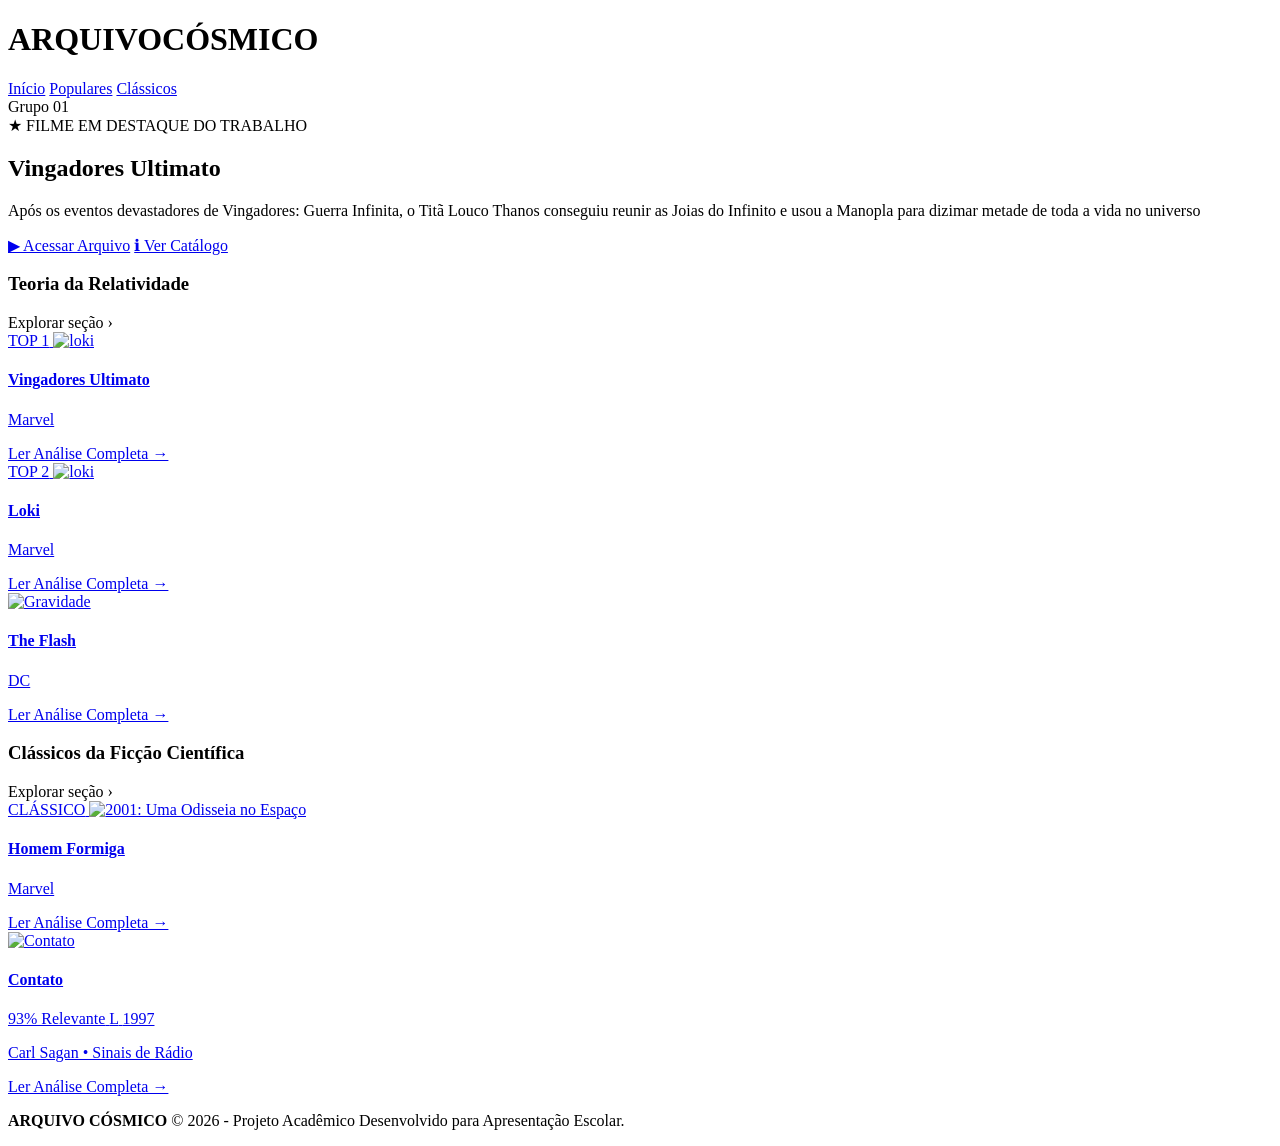
==== index.html @ aad1a704 "Add files via upload" ====
<!DOCTYPE html>
<html lang="pt-br">
<head>
    <meta charset="UTF-8">
    <meta name="viewport" content="width=device-width, initial-scale=1.0">
    <title>Arquivo Cósmico | Streaming</title>
    <link rel="stylesheet" href="/css/style.css">
    <!-- Fonte moderna do Google Fonts -->
    <link href="https://fonts.googleapis.com/css2?family=Inter:wght@400;600;800;900&display=swap" rel="stylesheet">
</head>
<body>

    <!-- Navbar com efeito vidro (Glassmorphism) -->
    <header class="navbar">
        <div class="nav-esquerda">
            <h1 class="logo">ARQUIVO<span>CÓSMICO</span></h1>
            <nav>
                <a href="index.html" class="ativo">Início</a>
                <a href="#populares">Populares</a>
                <a href="#classicos">Clássicos</a>
            
            </nav>
        </div>
        <div class="nav-direita">
            <span class="perfil-badge">Grupo 01</span>
        </div>
    </header>

    <!-- Hero Banner (Destaque Principal) -->
    <section class="hero">
        <div class="hero-overlay"></div>
        <div class="hero-content">
            <span class="tag-destaque">&#9733; FILME EM DESTAQUE DO TRABALHO</span>
            <h2>Vingadores Ultimato</h2>
            <p>Após os eventos devastadores de Vingadores: Guerra Infinita, o Titã Louco Thanos conseguiu reunir as Joias do Infinito e usou a Manopla para dizimar metade de toda a vida no universo</p>
            <div class="hero-botoes">
                <a href="/filmes/filme1.html" class="btn-primario">&#9654; Acessar Arquivo</a>
                <a href="#populares" class="btn-secundario">&#8505; Ver Catálogo</a>
            </div>
        </div>
    </section>

    <!-- CONTAINER PRINCIPAL DAS DIVISÕES -->
    <main class="catalogo">

        <!-- DIVISÃO 1: Viagens Interplanetárias -->
        <section id="populares" class="sessao-categoria">
            <div class="cabecalho-categoria">
                <h3>Teoria da Relatividade</h3>
                <span class="ver-tudo">Explorar seção &#8250;</span>
            </div>

            <div class="filmes-grid">
                
                <!-- CARD 1 -->
                <div class="filme-card">
                    <a href="/filmes/filme1.html">
                        <span class="card-badge">TOP 1</span>
                        <img src="/assets/img/VingadoresUltimato.png" alt="loki">
                        <div class="card-overlay">
                            <h4>Vingadores Ultimato
                            </h4>
                            <p class="card-tags">Marvel</p>
                            <div class="btn-card">Ler Análise Completa &#8594;</div>
                        </div>
                    </a>
                </div>

                <!-- CARD 2 -->
                <div class="filme-card">
                    <a href="/filmes/filme2.html">
                        <span class="card-badge">TOP 2</span>
                       <img src="/assets/img/loki.png" alt="loki">
                        <div class="card-overlay">
                            <h4>Loki</h4>
                            <p class="card-tags">Marvel</p>
                           
                            <div class="btn-card">Ler Análise Completa &#8594;</div>
                        </div>
                    </a>
                </div>

                <!-- CARD 3 -->
                <div class="filme-card">
                    <a href="/filmes/filme3.html">
                        <img src="/assets/img/theflash.png" alt="Gravidade">
                        <div class="card-overlay">
                            <h4>The Flash</h4>
                            <p class="card-tags">DC</p>
                          
                            <div class="btn-card">Ler Análise Completa &#8594;</div>
                        </div>
                    </a>
                </div>

        </section>

        <!-- DIVISÃO 2: Outra Categoria para o Trabalho -->
        <section id="classicos" class="sessao-categoria">
            <div class="cabecalho-categoria">
                <h3>Clássicos da Ficção Científica</h3>
                <span class="ver-tudo">Explorar seção &#8250;</span>
            </div>

            <div class="filmes-grid">
                
                <!-- CARD 5 -->
                <div class="filme-card">
                    <a href="filme5.html">
                        <span class="card-badge">CLÁSSICO</span>
                        <img src="" alt="2001: Uma Odisseia no Espaço">
                        <div class="card-overlay">
                            <h4>Homem Formiga</h4>
                         
                            <p class="card-tags">Marvel</p>
                            <div class="btn-card">Ler Análise Completa &#8594;</div>
                        </div>
                    </a>
                </div>

                <!-- CARD 6 -->
                <div class="filme-card">
                    <a href="filme6.html">
                        <img src="https://images.unsplash.com/photo-1534447677768-be436bb09401?auto=format&fit=crop&w=500&q=80" alt="Contato">
                        <div class="card-overlay">
                            <h4>Contato</h4>
                            <div class="card-meta">
                                <span class="match">93% Relevante</span>
                                <span class="idade-box">L</span>
                                <span>1997</span>
                            </div>
                            <p class="card-tags">Carl Sagan • Sinais de Rádio</p>
                            <div class="btn-card">Ler Análise Completa &#8594;</div>
                        </div>
                    </a>
                </div>

            </div>
        </section>

    </main>

    <!-- Rodapé Profissional -->
    <footer class="rodape">
        <p><strong>ARQUIVO CÓSMICO</strong> &copy; 2026 - Projeto Acadêmico Desenvolvido para Apresentação Escolar.</p>
    </footer>

</body>
</html>
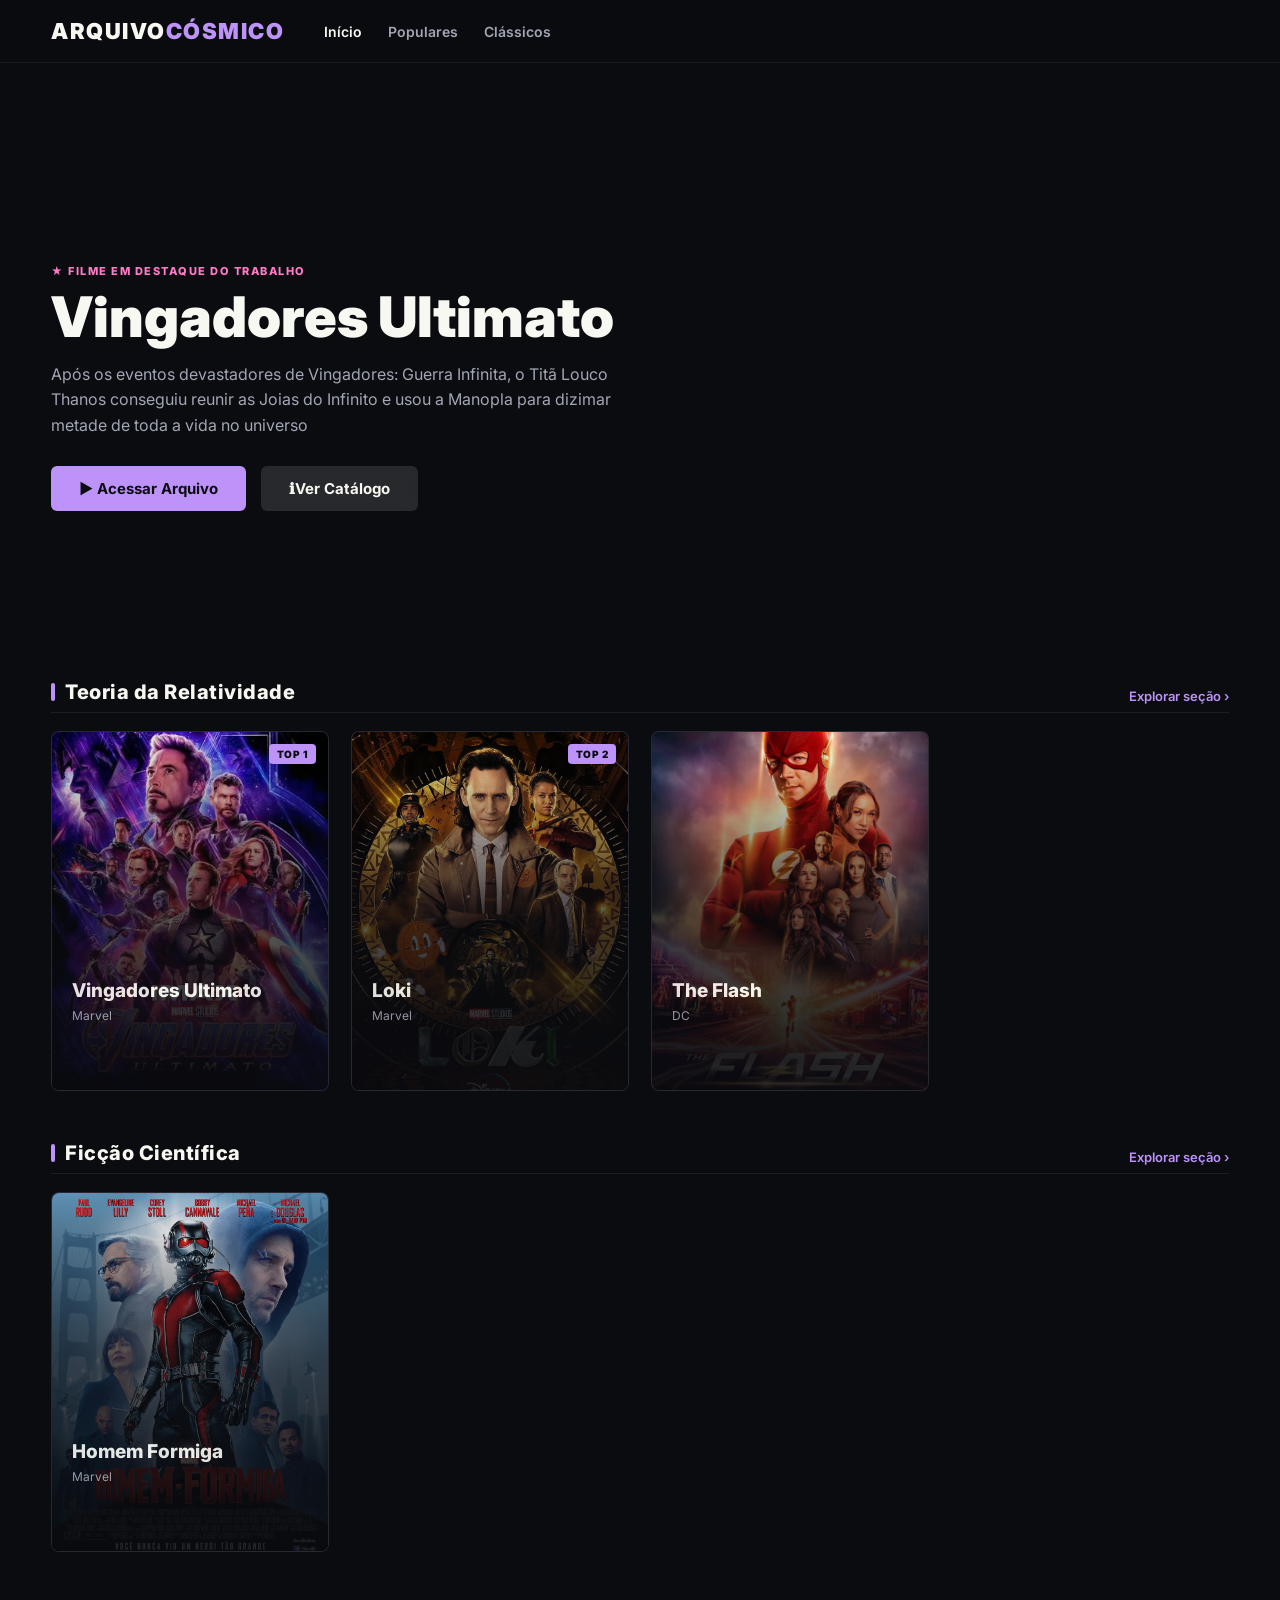
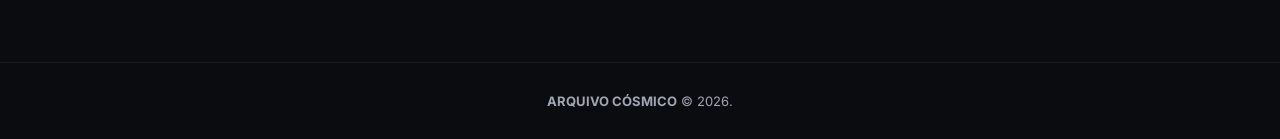
==== commit fa0cc188: "Add CSS styles, images, and HTML files for movie details" ====
--- a/index.html
+++ b/index.html
@@ -4,7 +4,7 @@
     <meta charset="UTF-8">
     <meta name="viewport" content="width=device-width, initial-scale=1.0">
     <title>Arquivo Cósmico | Streaming</title>
-    <link rel="stylesheet" href="/css/style.css">
+    <link rel="stylesheet" href="/assets/css/style.css">
     <!-- Fonte moderna do Google Fonts -->
     <link href="https://fonts.googleapis.com/css2?family=Inter:wght@400;600;800;900&display=swap" rel="stylesheet">
 </head>
@@ -21,9 +21,6 @@
             
             </nav>
         </div>
-        <div class="nav-direita">
-            <span class="perfil-badge">Grupo 01</span>
-        </div>
     </header>
 
     <!-- Hero Banner (Destaque Principal) -->
@@ -35,7 +32,7 @@
             <p>Após os eventos devastadores de Vingadores: Guerra Infinita, o Titã Louco Thanos conseguiu reunir as Joias do Infinito e usou a Manopla para dizimar metade de toda a vida no universo</p>
             <div class="hero-botoes">
                 <a href="/filmes/filme1.html" class="btn-primario">&#9654; Acessar Arquivo</a>
-                <a href="#populares" class="btn-secundario">&#8505; Ver Catálogo</a>
+                <a href="#populares" class="btn-secundario">&#8505;Ver Catálogo</a>
             </div>
         </div>
     </section>
@@ -43,7 +40,7 @@
     <!-- CONTAINER PRINCIPAL DAS DIVISÕES -->
     <main class="catalogo">
 
-        <!-- DIVISÃO 1: Viagens Interplanetárias -->
+      
         <section id="populares" class="sessao-categoria">
             <div class="cabecalho-categoria">
                 <h3>Teoria da Relatividade</h3>
@@ -98,7 +95,7 @@
         <!-- DIVISÃO 2: Outra Categoria para o Trabalho -->
         <section id="classicos" class="sessao-categoria">
             <div class="cabecalho-categoria">
-                <h3>Clássicos da Ficção Científica</h3>
+                <h3>Ficção Científica</h3>
                 <span class="ver-tudo">Explorar seção &#8250;</span>
             </div>
 
@@ -106,9 +103,9 @@
                 
                 <!-- CARD 5 -->
                 <div class="filme-card">
-                    <a href="filme5.html">
-                        <span class="card-badge">CLÁSSICO</span>
-                        <img src="" alt="2001: Uma Odisseia no Espaço">
+                    <a href="/filmes/filme4.html">
+                       
+                        <img src="/assets/img/homemformiga.jpg" alt="2001: Uma Odisseia no Espaço">
                         <div class="card-overlay">
                             <h4>Homem Formiga</h4>
                          
@@ -118,22 +115,7 @@
                     </a>
                 </div>
 
-                <!-- CARD 6 -->
-                <div class="filme-card">
-                    <a href="filme6.html">
-                        <img src="https://images.unsplash.com/photo-1534447677768-be436bb09401?auto=format&fit=crop&w=500&q=80" alt="Contato">
-                        <div class="card-overlay">
-                            <h4>Contato</h4>
-                            <div class="card-meta">
-                                <span class="match">93% Relevante</span>
-                                <span class="idade-box">L</span>
-                                <span>1997</span>
-                            </div>
-                            <p class="card-tags">Carl Sagan • Sinais de Rádio</p>
-                            <div class="btn-card">Ler Análise Completa &#8594;</div>
-                        </div>
-                    </a>
-                </div>
+             
 
             </div>
         </section>
@@ -142,7 +124,7 @@
 
     <!-- Rodapé Profissional -->
     <footer class="rodape">
-        <p><strong>ARQUIVO CÓSMICO</strong> &copy; 2026 - Projeto Acadêmico Desenvolvido para Apresentação Escolar.</p>
+        <p><strong>ARQUIVO CÓSMICO</strong> &copy; 2026.</p>
     </footer>
 
 </body>
--- a/assets/css/style.css
+++ b/assets/css/style.css
@@ -0,0 +1,443 @@
+:root {
+    --bg-principal: #0b0c10;
+    --bg-card: #161822;
+    --cor-destaque: #bd93f9; /* Roxo espacial */
+    --cor-secundaria: #ff79c6;
+    --verde-match: #50fa7b;
+    --texto-branco: #f8f8f2;
+    --texto-cinza: #a1a6b4;
+}
+
+* {
+    margin: 0;
+    padding: 0;
+    box-sizing: border-box;
+    font-family: 'Inter', sans-serif;
+    scroll-behavior: smooth;
+}
+
+body {
+    background-color: var(--bg-principal);
+    color: var(--texto-branco);
+    overflow-x: hidden;
+}
+
+/* NAVBAR GLASSMORPHISM */
+.navbar {
+    display: flex;
+    justify-content: space-between;
+    align-items: center;
+    padding: 18px 4%;
+    background: rgba(11, 12, 16, 0.85);
+    backdrop-filter: blur(12px);
+    position: fixed;
+    width: 100%;
+    top: 0;
+    z-index: 1000;
+    border-bottom: 1px solid rgba(255, 255, 255, 0.06);
+}
+
+.nav-esquerda {
+    display: flex;
+    align-items: center;
+    gap: 40px;
+}
+
+.logo {
+    font-size: 22px;
+    font-weight: 900;
+    letter-spacing: 1.5px;
+    color: var(--texto-branco);
+}
+
+.logo span {
+    color: var(--cor-destaque);
+}
+
+.navbar nav a {
+    color: var(--texto-cinza);
+    text-decoration: none;
+    margin-right: 22px;
+    font-size: 14px;
+    font-weight: 600;
+    transition: color 0.3s;
+}
+
+.navbar nav a:hover, .navbar nav a.ativo {
+    color: var(--texto-branco);
+}
+
+.perfil-badge {
+    background: rgba(189, 147, 249, 0.15);
+    border: 1px solid var(--cor-destaque);
+    color: var(--cor-destaque);
+    padding: 6px 14px;
+    border-radius: 20px;
+    font-size: 12px;
+    font-weight: 600;
+}
+
+/* HERO BANNER */
+.hero {
+    position: relative;
+    height: 80vh;
+    background: url('https://images.unsplash.com/photo-1462331940025-496dfbfc7564?auto=format&fit=crop&w=1600&q=80') center/cover no-repeat;
+    display: flex;
+    align-items: center;
+    padding: 0 4%;
+}
+
+.hero-overlay {
+    position: absolute;
+    inset: 0;
+    background: linear-gradient(90deg, #0b0c10 25%, rgba(11,12,16,0.6) 65%, transparent 100%),
+                linear-gradient(0deg, #0b0c10 5%, transparent 40%);
+}
+
+.hero-content {
+    position: relative;
+    z-index: 2;
+    max-width: 600px;
+    margin-top: 50px;
+}
+
+.tag-destaque {
+    display: inline-block;
+    font-size: 11px;
+    font-weight: 800;
+    letter-spacing: 1.5px;
+    color: var(--cor-secundaria);
+    margin-bottom: 10px;
+}
+
+.hero-content h2 {
+    font-size: 56px;
+    font-weight: 900;
+    line-height: 1.05;
+    margin-bottom: 15px;
+}
+
+.hero-meta {
+    display: flex;
+    align-items: center;
+    gap: 15px;
+    font-size: 14px;
+    font-weight: 600;
+    margin-bottom: 20px;
+}
+
+.relevancia { color: var(--verde-match); }
+.idade, .qualidade {
+    border: 1px solid var(--texto-cinza);
+    padding: 2px 6px;
+    border-radius: 3px;
+    font-size: 11px;
+}
+
+.hero-content p {
+    color: var(--texto-cinza);
+    font-size: 16px;
+    line-height: 1.6;
+    margin-bottom: 28px;
+}
+
+.hero-botoes {
+    display: flex;
+    gap: 15px;
+}
+
+.btn-primario, .btn-secundario {
+    padding: 13px 28px;
+    border-radius: 6px;
+    font-weight: 700;
+    font-size: 15px;
+    text-decoration: none;
+    transition: all 0.25s ease;
+}
+
+.btn-primario {
+    background-color: var(--cor-destaque);
+    color: #0b0c10;
+}
+
+.btn-primario:hover {
+    background-color: #d2b4fc;
+    transform: translateY(-2px);
+}
+
+.btn-secundario {
+    background-color: rgba(255, 255, 255, 0.12);
+    color: var(--texto-branco);
+    backdrop-filter: blur(5px);
+}
+
+.btn-secundario:hover {
+    background-color: rgba(255, 255, 255, 0.22);
+}
+
+/* DIVISÕES DE CATEGORIAS */
+.catalogo {
+    padding: 10px 4% 60px;
+    position: relative;
+    z-index: 5;
+    margin-top: -50px; /* Sobrepõe levemente o banner como na Netflix */
+}
+
+.sessao-categoria {
+    margin-bottom: 50px;
+}
+
+.cabecalho-categoria {
+    display: flex;
+    justify-content: space-between;
+    align-items: flex-end;
+    margin-bottom: 18px;
+    padding-bottom: 8px;
+    border-bottom: 1px solid rgba(255, 255, 255, 0.08);
+}
+
+.cabecalho-categoria h3 {
+    font-size: 20px;
+    font-weight: 800;
+    letter-spacing: 0.5px;
+    position: relative;
+    padding-left: 14px;
+}
+
+.cabecalho-categoria h3::before {
+    content: "";
+    position: absolute;
+    left: 0;
+    top: 3px;
+    bottom: 3px;
+    width: 4px;
+    background: var(--cor-destaque);
+    border-radius: 2px;
+}
+
+.ver-tudo {
+    font-size: 13px;
+    color: var(--cor-destaque);
+    font-weight: 600;
+}
+
+/* GRID E CARDS AVANÇADOS */
+.filmes-grid {
+    display: grid;
+    grid-template-columns: repeat(auto-fill, minmax(240px, 1fr));
+    gap: 22px;
+}
+
+.filme-card {
+    position: relative;
+    height: 360px;
+    border-radius: 8px;
+    overflow: hidden;
+    background-color: var(--bg-card);
+    border: 1px solid rgba(255, 255, 255, 0.07);
+    transition: transform 0.35s cubic-bezier(0.25, 0.8, 0.25, 1), box-shadow 0.35s ease, border-color 0.35s ease;
+}
+
+.filme-card a {
+    text-decoration: none;
+    color: inherit;
+    display: block;
+    width: 100%;
+    height: 100%;
+}
+
+.filme-card img {
+    width: 100%;
+    height: 100%;
+    object-fit: cover;
+    transition: transform 0.5s ease, filter 0.35s ease;
+}
+
+.card-badge {
+    position: absolute;
+    top: 12px;
+    right: 12px;
+    background: var(--cor-destaque);
+    color: #0b0c10;
+    font-size: 10px;
+    font-weight: 900;
+    padding: 4px 8px;
+    border-radius: 4px;
+    z-index: 3;
+    letter-spacing: 0.5px;
+}
+
+/* OVERLAY DO CARD (Aparece no Hover) */
+.card-overlay {
+    position: absolute;
+    inset: 0;
+    background: linear-gradient(to top, rgba(11, 12, 16, 0.98) 15%, rgba(11, 12, 16, 0.7) 55%, transparent 100%);
+    display: flex;
+    flex-direction: column;
+    justify-content: flex-end;
+    padding: 20px;
+    opacity: 0.9;
+    transition: all 0.3s ease;
+}
+
+.card-overlay h4 {
+    font-size: 19px;
+    font-weight: 800;
+    margin-bottom: 6px;
+}
+
+.card-meta {
+    display: flex;
+    align-items: center;
+    gap: 10px;
+    font-size: 12px;
+    font-weight: 600;
+    margin-bottom: 8px;
+}
+
+.match { color: var(--verde-match); }
+.idade-box {
+    border: 1px solid var(--texto-cinza);
+    padding: 1px 5px;
+    border-radius: 3px;
+    font-size: 10px;
+}
+
+.card-tags {
+    font-size: 12px;
+    color: var(--texto-cinza);
+    margin-bottom: 14px;
+}
+
+.btn-card {
+    background: rgba(189, 147, 249, 0.2);
+    border: 1px solid var(--cor-destaque);
+    color: var(--cor-destaque);
+    text-align: center;
+    padding: 8px;
+    border-radius: 5px;
+    font-size: 12px;
+    font-weight: 700;
+    transform: translateY(10px);
+    opacity: 0;
+    transition: all 0.3s ease;
+}
+
+/* EFEITOS QUANDO PASSA O MOUSE NA DIV DO FILME */
+.filme-card:hover {
+    transform: translateY(-8px) scale(1.03);
+    box-shadow: 0 18px 35px rgba(0, 0, 0, 0.8), 0 0 15px rgba(189, 147, 249, 0.2);
+    border-color: var(--cor-destaque);
+    z-index: 10;
+}
+
+.filme-card:hover img {
+    transform: scale(1.1);
+    filter: brightness(0.45);
+}
+
+.filme-card:hover .btn-card {
+    transform: translateY(0);
+    opacity: 1;
+}
+
+/* ==========================================
+   ESTILOS DA PÁGINA INTERNA DO FILME
+   ========================================== */
+.banner-filme {
+    height: 45vh;
+    background: linear-gradient(to bottom, rgba(11,12,16,0.3), var(--bg-principal)),
+                url('https://images.unsplash.com/photo-1451187580459-43490279c0fa?auto=format&fit=crop&w=1600&q=80') center/cover;
+}
+
+.container-detalhes {
+    max-width: 1150px;
+    margin: -140px auto 60px;
+    padding: 0 4%;
+    position: relative;
+    z-index: 10;
+}
+
+.grid-interna {
+    display: grid;
+    grid-template-columns: 280px 1fr;
+    gap: 40px;
+}
+
+.poster-lateral img {
+    width: 100%;
+    border-radius: 10px;
+    box-shadow: 0 15px 30px rgba(0,0,0,0.8);
+    border: 1px solid rgba(255,255,255,0.1);
+}
+
+.ficha-tecnica {
+    background: var(--bg-card);
+    padding: 20px;
+    border-radius: 8px;
+    margin-top: 20px;
+    border: 1px solid rgba(255,255,255,0.05);
+}
+
+.ficha-tecnica h4 {
+    font-size: 14px;
+    color: var(--cor-destaque);
+    margin-bottom: 12px;
+    text-transform: uppercase;
+    letter-spacing: 1px;
+}
+
+.ficha-item {
+    margin-bottom: 10px;
+    font-size: 13px;
+}
+
+.ficha-item strong {
+    color: var(--texto-cinza);
+    display: block;
+    margin-bottom: 2px;
+}
+
+.conteudo-principal h1 {
+    font-size: 46px;
+    font-weight: 900;
+    margin-bottom: 10px;
+}
+
+.bloco-artigo {
+    background: var(--bg-card);
+    padding: 30px;
+    border-radius: 10px;
+    margin-top: 25px;
+    border: 1px solid rgba(255,255,255,0.05);
+}
+
+.bloco-artigo h3 {
+    color: var(--cor-destaque);
+    font-size: 18px;
+    margin-bottom: 12px;
+    display: flex;
+    align-items: center;
+    gap: 8px;
+}
+
+.bloco-artigo p {
+    color: #d1d5db;
+    line-height: 1.75;
+    font-size: 15px;
+    margin-bottom: 15px;
+}
+
+.rodape {
+    text-align: center;
+    padding: 30px;
+    border-top: 1px solid rgba(255,255,255,0.06);
+    color: var(--texto-cinza);
+    font-size: 13px;
+}
+
+@media (max-width: 800px) {
+    .grid-interna { grid-template-columns: 1fr; }
+    .poster-lateral { max-width: 260px; margin: 0 auto; }
+    .hero-content h2 { font-size: 36px; }
+}
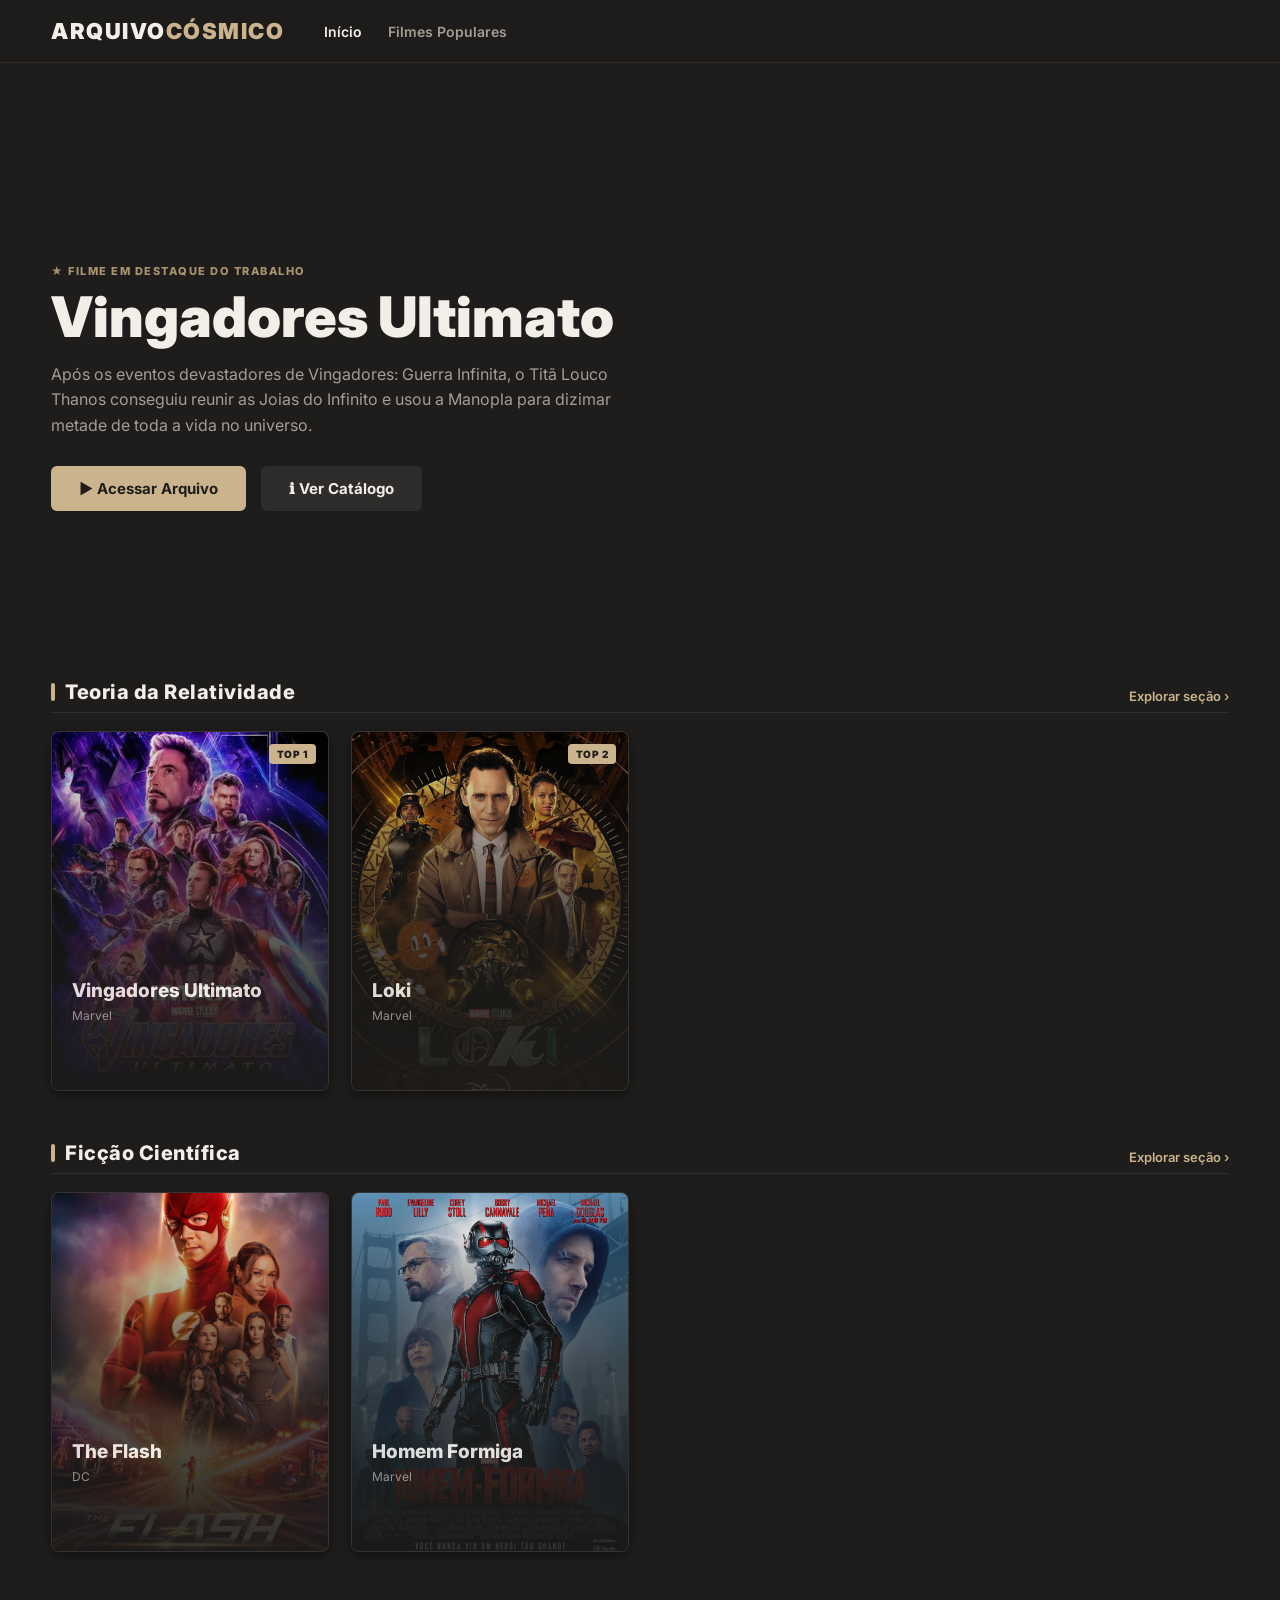
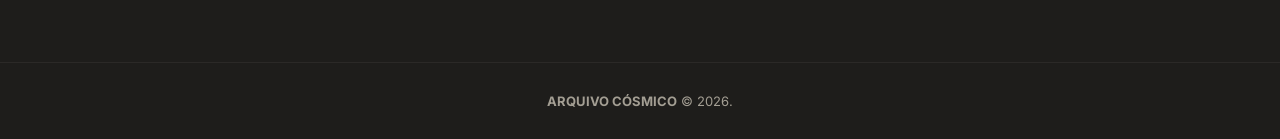
==== commit 26517c81: "Refactor code structure for improved readability and maintainability" ====
--- a/index.html
+++ b/index.html
@@ -16,9 +16,7 @@
             <h1 class="logo">ARQUIVO<span>CÓSMICO</span></h1>
             <nav>
                 <a href="index.html" class="ativo">Início</a>
-                <a href="#populares">Populares</a>
-                <a href="#classicos">Clássicos</a>
-            
+                <a href="#populares">Filmes Populares</a>
             </nav>
         </div>
     </header>
@@ -29,10 +27,10 @@
         <div class="hero-content">
             <span class="tag-destaque">&#9733; FILME EM DESTAQUE DO TRABALHO</span>
             <h2>Vingadores Ultimato</h2>
-            <p>Após os eventos devastadores de Vingadores: Guerra Infinita, o Titã Louco Thanos conseguiu reunir as Joias do Infinito e usou a Manopla para dizimar metade de toda a vida no universo</p>
+            <p>Após os eventos devastadores de Vingadores: Guerra Infinita, o Titã Louco Thanos conseguiu reunir as Joias do Infinito e usou a Manopla para dizimar metade de toda a vida no universo.</p>
             <div class="hero-botoes">
                 <a href="/filmes/filme1.html" class="btn-primario">&#9654; Acessar Arquivo</a>
-                <a href="#populares" class="btn-secundario">&#8505;Ver Catálogo</a>
+                <a href="#populares" class="btn-secundario">&#8505; Ver Catálogo</a>
             </div>
         </div>
     </section>
@@ -40,7 +38,7 @@
     <!-- CONTAINER PRINCIPAL DAS DIVISÕES -->
     <main class="catalogo">
 
-      
+        <!-- SEÇÃO 1 -->
         <section id="populares" class="sessao-categoria">
             <div class="cabecalho-categoria">
                 <h3>Teoria da Relatividade</h3>
@@ -53,10 +51,9 @@
                 <div class="filme-card">
                     <a href="/filmes/filme1.html">
                         <span class="card-badge">TOP 1</span>
-                        <img src="/assets/img/VingadoresUltimato.png" alt="loki">
+                        <img src="/assets/img/VingadoresUltimato.png" alt="Vingadores Ultimato">
                         <div class="card-overlay">
-                            <h4>Vingadores Ultimato
-                            </h4>
+                            <h4>Vingadores Ultimato</h4>
                             <p class="card-tags">Marvel</p>
                             <div class="btn-card">Ler Análise Completa &#8594;</div>
                         </div>
@@ -67,30 +64,17 @@
                 <div class="filme-card">
                     <a href="/filmes/filme2.html">
                         <span class="card-badge">TOP 2</span>
-                       <img src="/assets/img/loki.png" alt="loki">
+                        <img src="/assets/img/loki.png" alt="Loki">
                         <div class="card-overlay">
                             <h4>Loki</h4>
                             <p class="card-tags">Marvel</p>
-                           
                             <div class="btn-card">Ler Análise Completa &#8594;</div>
                         </div>
                     </a>
                 </div>
 
-                <!-- CARD 3 -->
-                <div class="filme-card">
-                    <a href="/filmes/filme3.html">
-                        <img src="/assets/img/theflash.png" alt="Gravidade">
-                        <div class="card-overlay">
-                            <h4>The Flash</h4>
-                            <p class="card-tags">DC</p>
-                          
-                            <div class="btn-card">Ler Análise Completa &#8594;</div>
-                        </div>
-                    </a>
-                </div>
-
-        </section>
+            </div> <!-- Fim do filmes-grid -->
+        </section> <!-- Fim da seção de populares (Corrigido o fechamento que faltava) -->
 
         <!-- DIVISÃO 2: Outra Categoria para o Trabalho -->
         <section id="classicos" class="sessao-categoria">
@@ -100,25 +84,32 @@
             </div>
 
             <div class="filmes-grid">
-                
-                <!-- CARD 5 -->
+                <!-- CARD 3 -->
+                <div class="filme-card">
+                    <a href="/filmes/filme3.html">
+                        <img src="/assets/img/theflash.png" alt="The Flash">
+                        <div class="card-overlay">
+                            <h4>The Flash</h4>
+                            <p class="card-tags">DC</p>
+                            <div class="btn-card">Ler Análise Completa &#8594;</div>
+                        </div>
+                    </a>
+                </div>
+
+                <!-- CARD 4 -->
                 <div class="filme-card">
                     <a href="/filmes/filme4.html">
-                       
-                        <img src="/assets/img/homemformiga.jpg" alt="2001: Uma Odisseia no Espaço">
+                        <img src="/assets/img/homemformiga.jpg" alt="Homem Formiga">
                         <div class="card-overlay">
                             <h4>Homem Formiga</h4>
-                         
                             <p class="card-tags">Marvel</p>
                             <div class="btn-card">Ler Análise Completa &#8594;</div>
                         </div>
                     </a>
                 </div>
 
-             
-
-            </div>
-        </section>
+            </div> <!-- Fim do filmes-grid -->
+        </section> <!-- Fim da seção de clássicos -->
 
     </main>
 
--- a/assets/css/style.css
+++ b/assets/css/style.css
@@ -1,11 +1,11 @@
 :root {
-    --bg-principal: #0b0c10;
-    --bg-card: #161822;
-    --cor-destaque: #bd93f9; /* Roxo espacial */
-    --cor-secundaria: #ff79c6;
-    --verde-match: #50fa7b;
-    --texto-branco: #f8f8f2;
-    --texto-cinza: #a1a6b4;
+    --bg-principal: #1E1D1B; /* Cinza escuro de tinta/fundo antigo */
+    --bg-card: #282623;      /* Tom de card escuro envelhecido */
+    --cor-destaque: #CAB38D; /* Tom pergaminho / papel antigo */
+    --cor-secundaria: #A8936E;/* Variação mais fechada do pergaminho */
+    --verde-match: #8A9A86;  /* Verde musgo suave/vintage */
+    --texto-branco: #F2EFE9; /* Tom de papel claro/marfim */
+    --texto-cinza: #A39E93;  /* Cinza acastanhado estilo texto antigo */
 }
 
 * {
@@ -28,13 +28,13 @@
     justify-content: space-between;
     align-items: center;
     padding: 18px 4%;
-    background: rgba(11, 12, 16, 0.85);
+    background: rgba(30, 29, 27, 0.88);
     backdrop-filter: blur(12px);
     position: fixed;
     width: 100%;
     top: 0;
     z-index: 1000;
-    border-bottom: 1px solid rgba(255, 255, 255, 0.06);
+    border-bottom: 1px solid rgba(202, 179, 141, 0.12);
 }
 
 .nav-esquerda {
@@ -68,7 +68,7 @@
 }
 
 .perfil-badge {
-    background: rgba(189, 147, 249, 0.15);
+    background: rgba(202, 179, 141, 0.12);
     border: 1px solid var(--cor-destaque);
     color: var(--cor-destaque);
     padding: 6px 14px;
@@ -90,8 +90,8 @@
 .hero-overlay {
     position: absolute;
     inset: 0;
-    background: linear-gradient(90deg, #0b0c10 25%, rgba(11,12,16,0.6) 65%, transparent 100%),
-                linear-gradient(0deg, #0b0c10 5%, transparent 40%);
+    background: linear-gradient(90deg, #1E1D1B 25%, rgba(30,29,27,0.7) 65%, transparent 100%),
+                linear-gradient(0deg, #1E1D1B 5%, transparent 40%);
 }
 
 .hero-content {
@@ -157,22 +157,22 @@
 
 .btn-primario {
     background-color: var(--cor-destaque);
-    color: #0b0c10;
+    color: #1E1D1B;
 }
 
 .btn-primario:hover {
-    background-color: #d2b4fc;
+    background-color: #dbc9a9;
     transform: translateY(-2px);
 }
 
 .btn-secundario {
-    background-color: rgba(255, 255, 255, 0.12);
+    background-color: rgba(242, 239, 233, 0.08);
     color: var(--texto-branco);
     backdrop-filter: blur(5px);
 }
 
 .btn-secundario:hover {
-    background-color: rgba(255, 255, 255, 0.22);
+    background-color: rgba(242, 239, 233, 0.16);
 }
 
 /* DIVISÕES DE CATEGORIAS */
@@ -180,7 +180,7 @@
     padding: 10px 4% 60px;
     position: relative;
     z-index: 5;
-    margin-top: -50px; /* Sobrepõe levemente o banner como na Netflix */
+    margin-top: -50px;
 }
 
 .sessao-categoria {
@@ -193,7 +193,7 @@
     align-items: flex-end;
     margin-bottom: 18px;
     padding-bottom: 8px;
-    border-bottom: 1px solid rgba(255, 255, 255, 0.08);
+    border-bottom: 1px solid rgba(242, 239, 233, 0.08);
 }
 
 .cabecalho-categoria h3 {
@@ -234,7 +234,8 @@
     border-radius: 8px;
     overflow: hidden;
     background-color: var(--bg-card);
-    border: 1px solid rgba(255, 255, 255, 0.07);
+    border: 1px solid rgba(242, 239, 233, 0.07);
+    box-shadow: 0 4px 12px rgba(0, 0, 0, 0.4);
     transition: transform 0.35s cubic-bezier(0.25, 0.8, 0.25, 1), box-shadow 0.35s ease, border-color 0.35s ease;
 }
 
@@ -258,7 +259,7 @@
     top: 12px;
     right: 12px;
     background: var(--cor-destaque);
-    color: #0b0c10;
+    color: #1E1D1B;
     font-size: 10px;
     font-weight: 900;
     padding: 4px 8px;
@@ -271,7 +272,7 @@
 .card-overlay {
     position: absolute;
     inset: 0;
-    background: linear-gradient(to top, rgba(11, 12, 16, 0.98) 15%, rgba(11, 12, 16, 0.7) 55%, transparent 100%);
+    background: linear-gradient(to top, rgba(30, 29, 27, 0.98) 15%, rgba(30, 29, 27, 0.7) 55%, transparent 100%);
     display: flex;
     flex-direction: column;
     justify-content: flex-end;
@@ -310,7 +311,7 @@
 }
 
 .btn-card {
-    background: rgba(189, 147, 249, 0.2);
+    background: rgba(202, 179, 141, 0.2);
     border: 1px solid var(--cor-destaque);
     color: var(--cor-destaque);
     text-align: center;
@@ -326,7 +327,7 @@
 /* EFEITOS QUANDO PASSA O MOUSE NA DIV DO FILME */
 .filme-card:hover {
     transform: translateY(-8px) scale(1.03);
-    box-shadow: 0 18px 35px rgba(0, 0, 0, 0.8), 0 0 15px rgba(189, 147, 249, 0.2);
+    box-shadow: 0 18px 35px rgba(0, 0, 0, 0.8), 0 0 15px rgba(202, 179, 141, 0.25);
     border-color: var(--cor-destaque);
     z-index: 10;
 }
@@ -346,7 +347,7 @@
    ========================================== */
 .banner-filme {
     height: 45vh;
-    background: linear-gradient(to bottom, rgba(11,12,16,0.3), var(--bg-principal)),
+    background: linear-gradient(to bottom, rgba(30,29,27,0.3), var(--bg-principal)),
                 url('https://images.unsplash.com/photo-1451187580459-43490279c0fa?auto=format&fit=crop&w=1600&q=80') center/cover;
 }
 
@@ -368,7 +369,7 @@
     width: 100%;
     border-radius: 10px;
     box-shadow: 0 15px 30px rgba(0,0,0,0.8);
-    border: 1px solid rgba(255,255,255,0.1);
+    border: 1px solid rgba(242,239,233,0.1);
 }
 
 .ficha-tecnica {
@@ -376,7 +377,7 @@
     padding: 20px;
     border-radius: 8px;
     margin-top: 20px;
-    border: 1px solid rgba(255,255,255,0.05);
+    border: 1px solid rgba(242,239,233,0.05);
 }
 
 .ficha-tecnica h4 {
@@ -409,7 +410,7 @@
     padding: 30px;
     border-radius: 10px;
     margin-top: 25px;
-    border: 1px solid rgba(255,255,255,0.05);
+    border: 1px solid rgba(242,239,233,0.05);
 }
 
 .bloco-artigo h3 {
@@ -422,7 +423,7 @@
 }
 
 .bloco-artigo p {
-    color: #d1d5db;
+    color: #C8C3B9;
     line-height: 1.75;
     font-size: 15px;
     margin-bottom: 15px;
@@ -431,7 +432,7 @@
 .rodape {
     text-align: center;
     padding: 30px;
-    border-top: 1px solid rgba(255,255,255,0.06);
+    border-top: 1px solid rgba(242,239,233,0.06);
     color: var(--texto-cinza);
     font-size: 13px;
 }
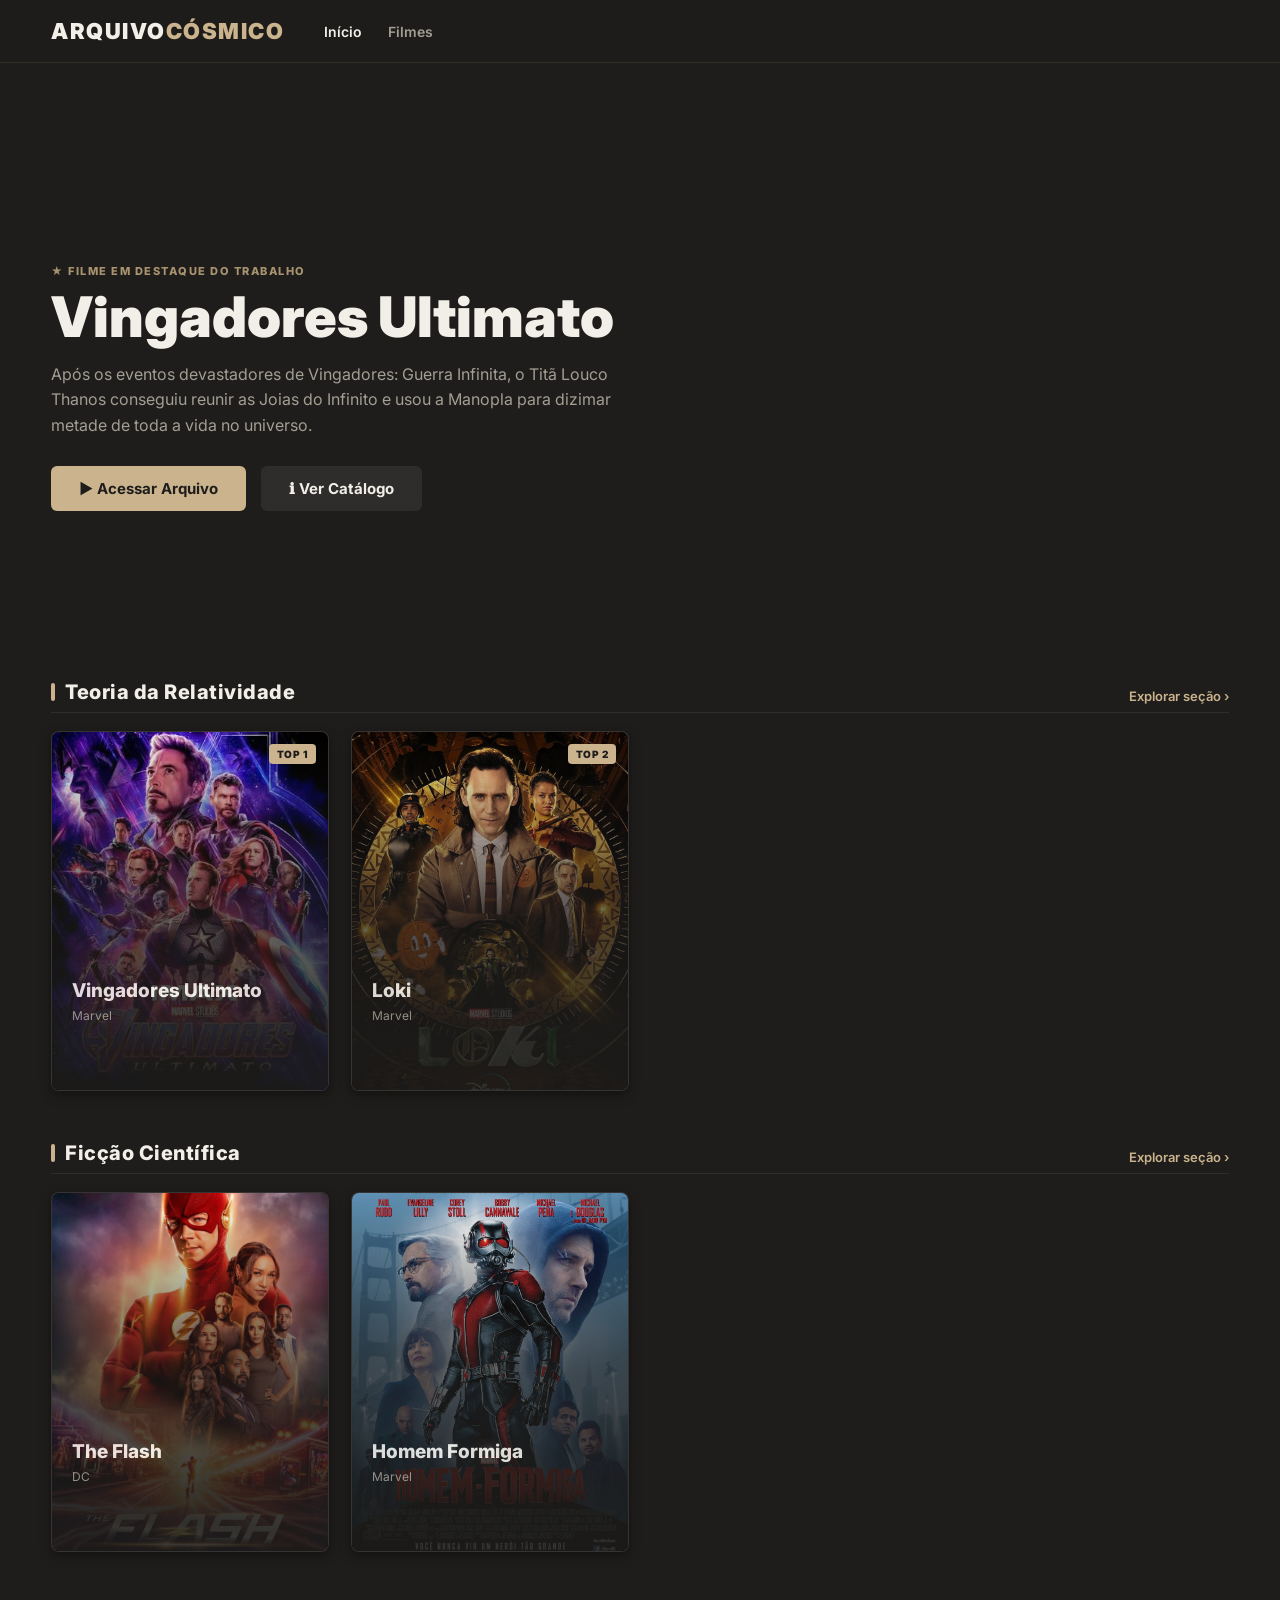
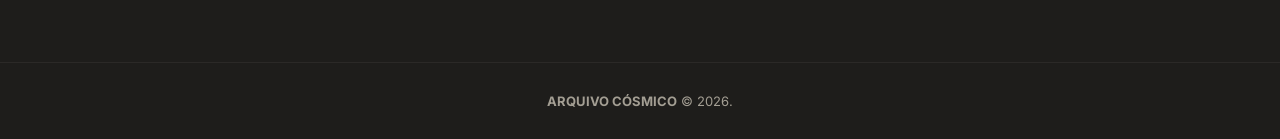
==== commit fd908d01: "Update navigation link text for clarity" ====
--- a/index.html
+++ b/index.html
@@ -16,7 +16,7 @@
             <h1 class="logo">ARQUIVO<span>CÓSMICO</span></h1>
             <nav>
                 <a href="index.html" class="ativo">Início</a>
-                <a href="#populares">Filmes Populares</a>
+                <a href="#populares">Filmes</a>
             </nav>
         </div>
     </header>
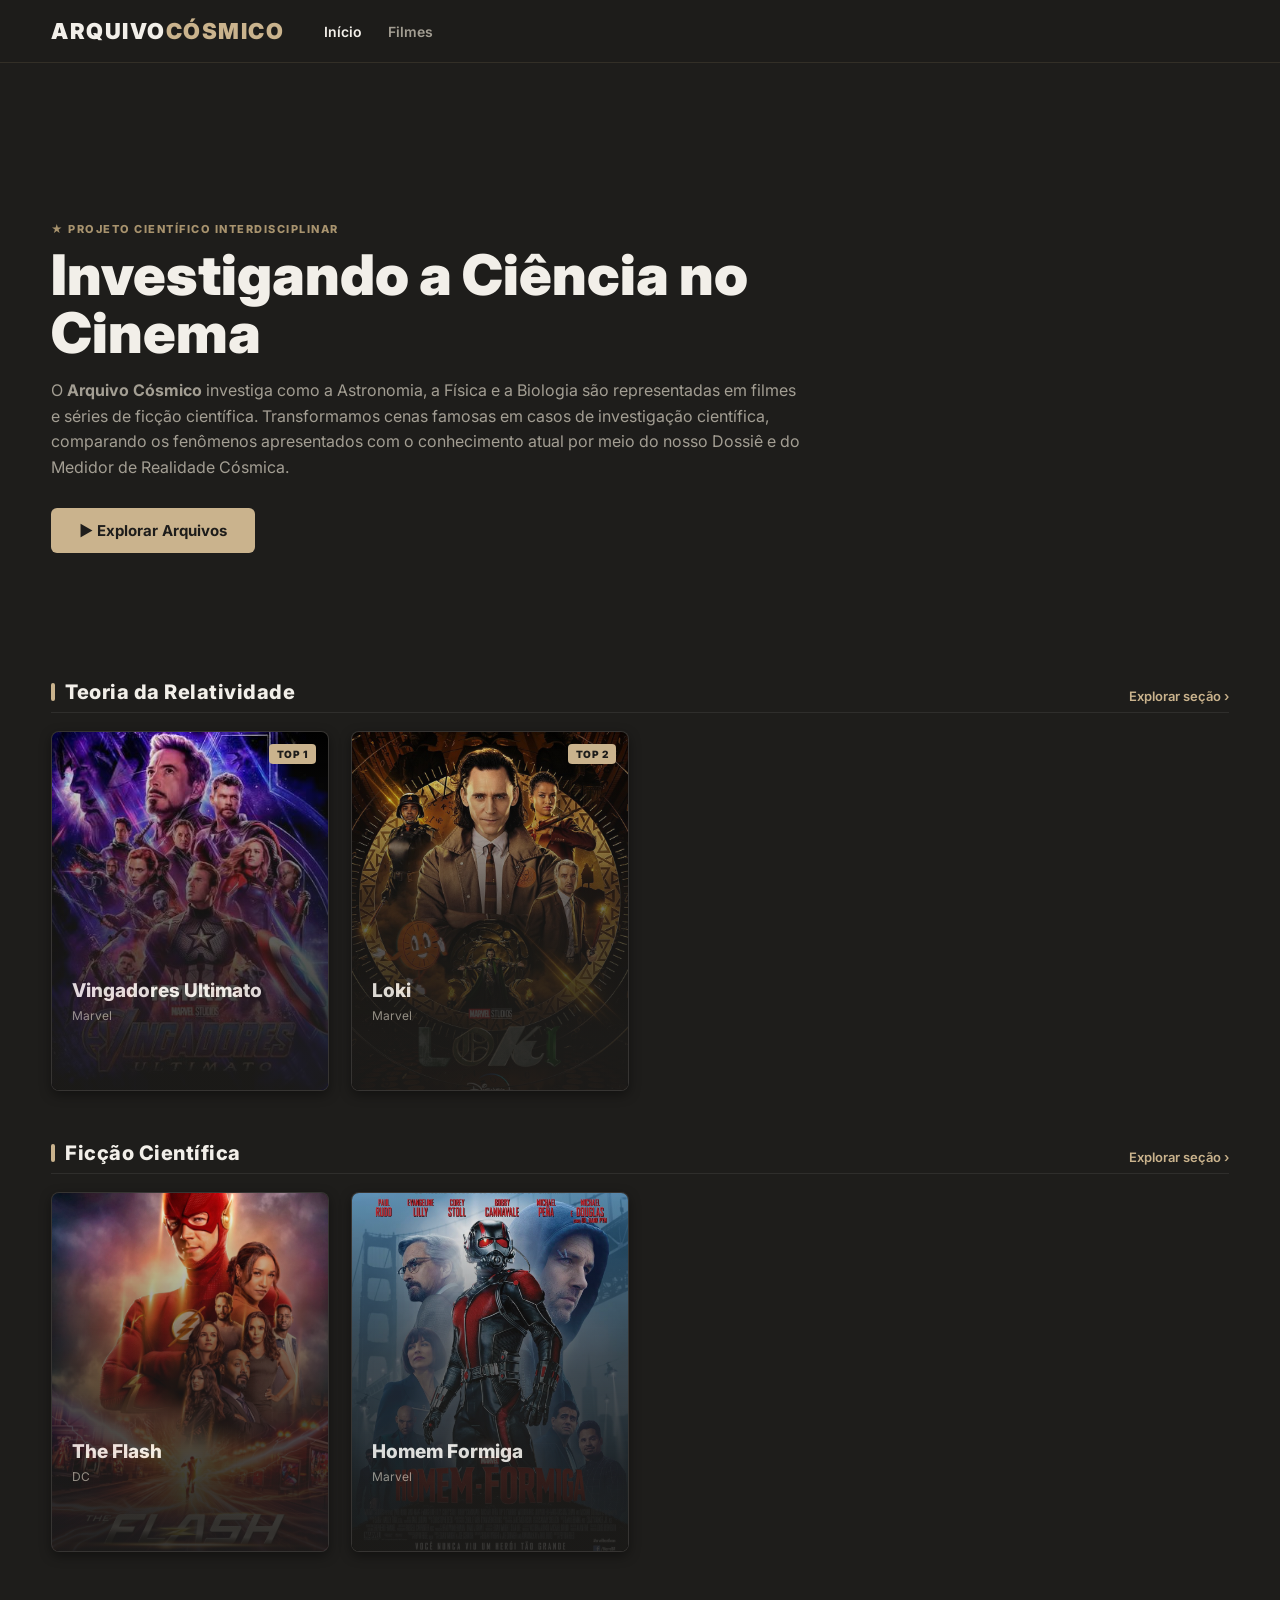
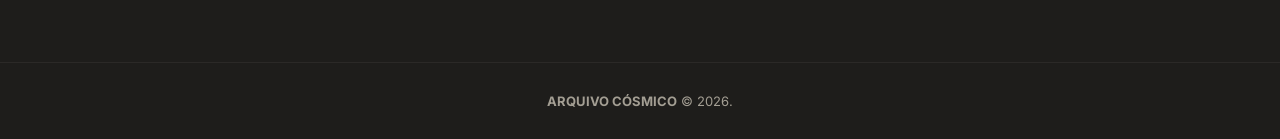
==== commit 22167ab7: "Refactor hero section content and update navigation button text for clarity" ====
--- a/index.html
+++ b/index.html
@@ -21,16 +21,17 @@
         </div>
     </header>
 
-    <!-- Hero Banner (Destaque Principal) -->
+    <!-- Hero Banner (Apresentação do Projeto) -->
     <section class="hero">
         <div class="hero-overlay"></div>
-        <div class="hero-content">
-            <span class="tag-destaque">&#9733; FILME EM DESTAQUE DO TRABALHO</span>
-            <h2>Vingadores Ultimato</h2>
-            <p>Após os eventos devastadores de Vingadores: Guerra Infinita, o Titã Louco Thanos conseguiu reunir as Joias do Infinito e usou a Manopla para dizimar metade de toda a vida no universo.</p>
+        <div class="hero-content" style="max-width: 750px;">
+            <span class="tag-destaque">&#9733; PROJETO CIENTÍFICO INTERDISCIPLINAR</span>
+            <h2>Investigando a Ciência no Cinema</h2>
+            <p>
+                O <strong>Arquivo Cósmico</strong> investiga como a Astronomia, a Física e a Biologia são representadas em filmes e séries de ficção científica. Transformamos cenas famosas em casos de investigação científica, comparando os fenômenos apresentados com o conhecimento atual por meio do nosso Dossiê e do Medidor de Realidade Cósmica.
+            </p>
             <div class="hero-botoes">
-                <a href="/filmes/filme1.html" class="btn-primario">&#9654; Acessar Arquivo</a>
-                <a href="#populares" class="btn-secundario">&#8505; Ver Catálogo</a>
+                <a href="#populares" class="btn-primario">&#9654; Explorar Arquivos</a>
             </div>
         </div>
     </section>
@@ -74,7 +75,7 @@
                 </div>
 
             </div> <!-- Fim do filmes-grid -->
-        </section> <!-- Fim da seção de populares (Corrigido o fechamento que faltava) -->
+        </section> <!-- Fim da seção de populares -->
 
         <!-- DIVISÃO 2: Outra Categoria para o Trabalho -->
         <section id="classicos" class="sessao-categoria">
